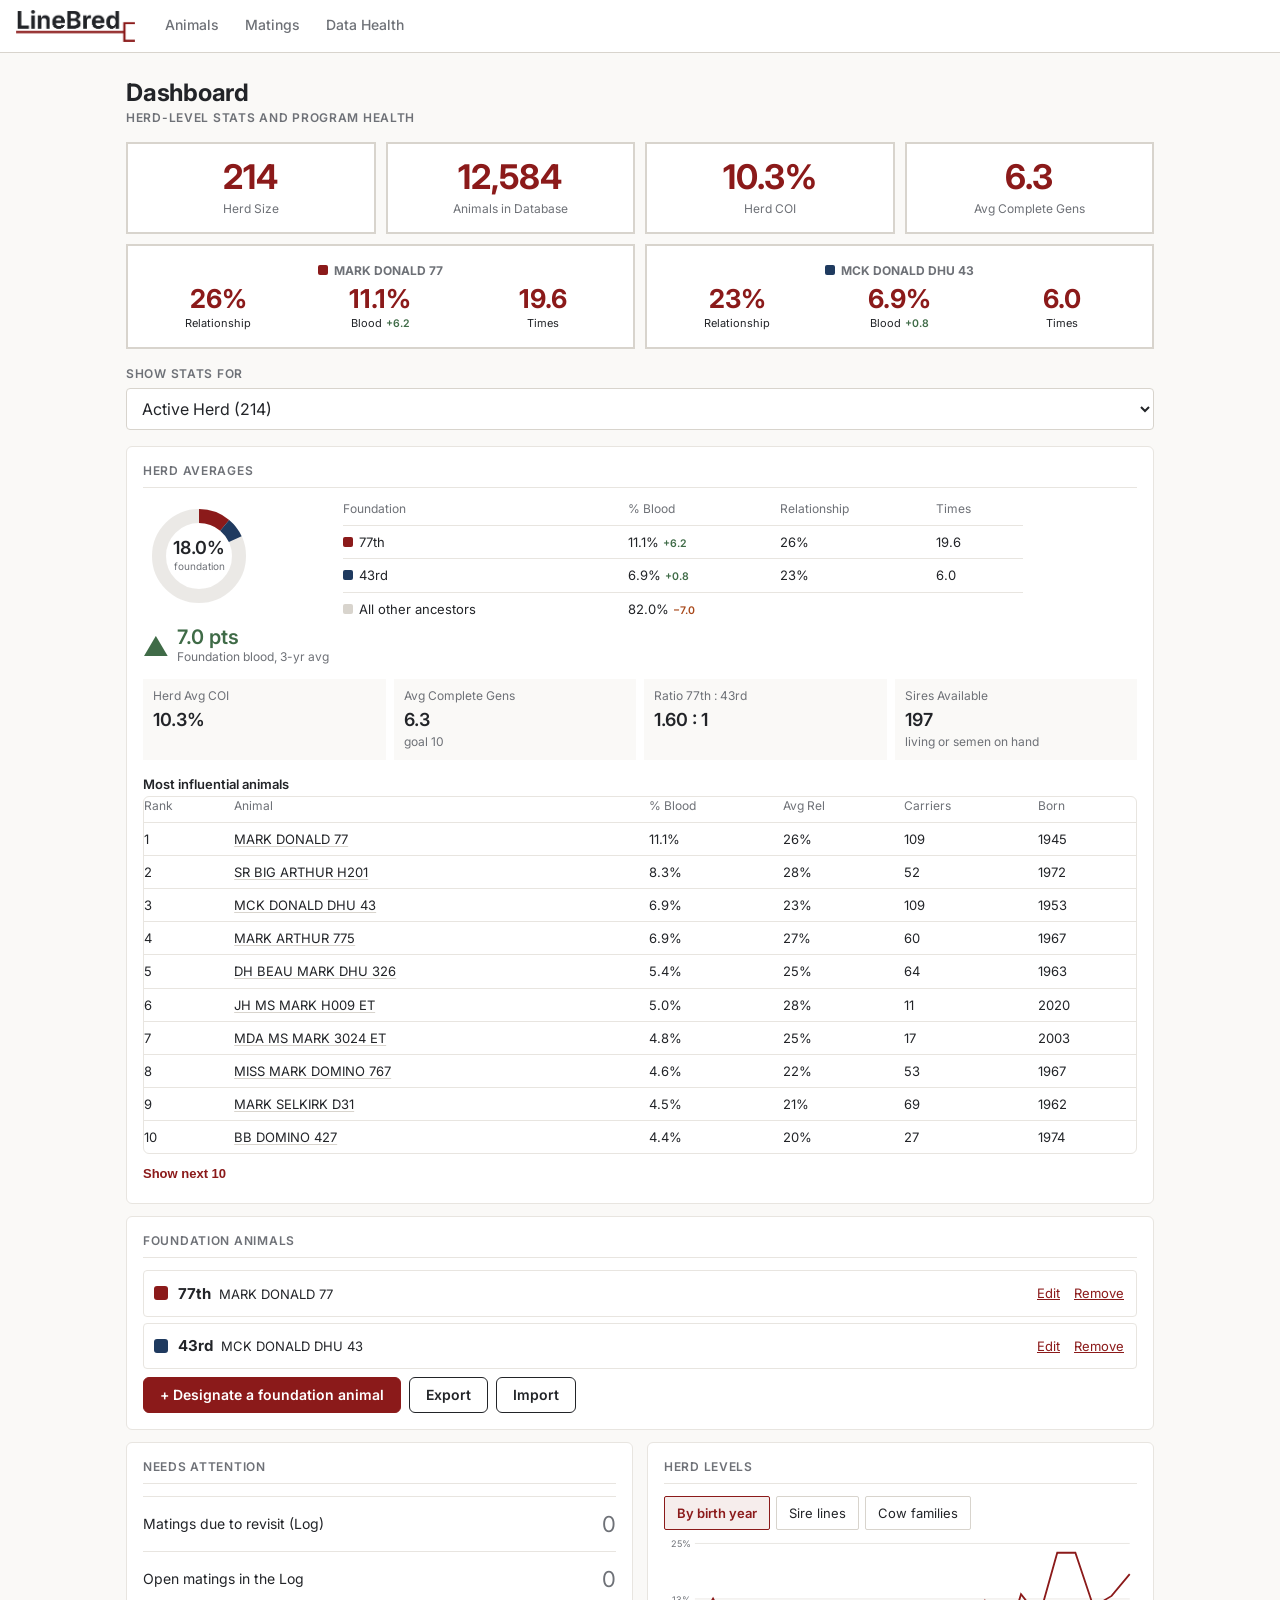
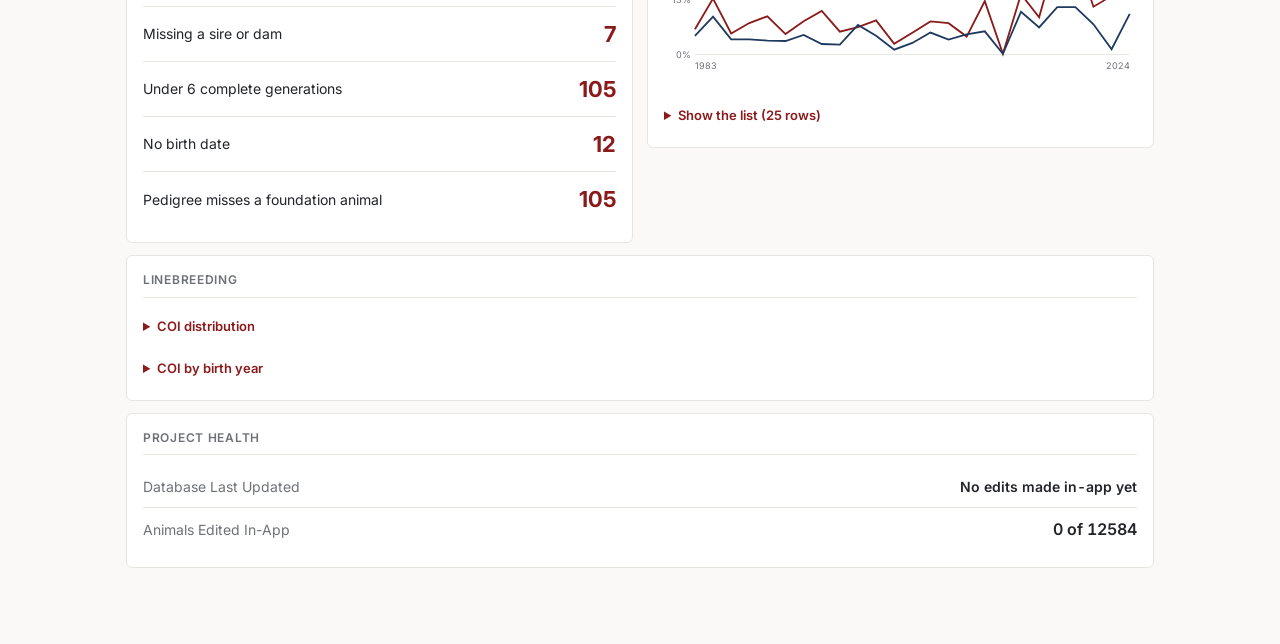
==== index.html @ d738cb19 "Roadmap: herd view (tracked animals, trend, best-case next crop) and one-female route finder (multi-" ====
<!doctype html>
<html lang="en">
<head>
<meta charset="utf-8">
<meta name="viewport" content="width=device-width, initial-scale=1, viewport-fit=cover">
<title>LineBred</title>
<meta name="description" content="Hereford linebreeding analysis — COI, blood percentage and mating planning for the Mark Donald line.">
<meta name="theme-color" content="#8B1A1A">
<meta name="apple-mobile-web-app-capable" content="yes">
<meta name="apple-mobile-web-app-status-bar-style" content="black-translucent">
<meta name="apple-mobile-web-app-title" content="LineBred">
<link rel="preconnect" href="https://fonts.googleapis.com">
<link rel="preconnect" href="https://fonts.gstatic.com" crossorigin>
<link href="https://fonts.googleapis.com/css2?family=Inter:wght@400;500;600;700&display=swap" rel="stylesheet">
<link rel="stylesheet" href="tokens.css">
<link rel="manifest" href="manifest.webmanifest">
<link rel="apple-touch-icon" href="icon-180.png">
<link rel="icon" href="favicon-32.png" sizes="32x32">
<link rel="icon" href="icon-512.png" sizes="512x512">
<style>
  :root { color-scheme: light; }
  body { background: var(--surface-sunken, #FAF9F7); }
  #boot {
    position: fixed; inset: 0; display: flex; flex-direction: column;
    align-items: center; justify-content: center; gap: 18px;
    background: var(--surface-sunken, #FAF9F7); z-index: 9999; padding: 24px; text-align: center;
  }
  #boot img { height: 34px; width: auto; }
  #boot .msg { font-size: 14px; color: #6E7177; max-width: 32ch; line-height: 1.5;
               font-family: Inter, -apple-system, BlinkMacSystemFont, "Segoe UI", Roboto, sans-serif; }
  #boot .bar { width: 170px; height: 3px; background: #E8E5E0; border-radius: 2px; overflow: hidden; }
  #boot .bar i { display: block; height: 100%; width: 40%; background: #8B1A1A; border-radius: 2px;
                 animation: slide 1.1s ease-in-out infinite; }
  @keyframes slide { 0% { transform: translateX(-110%); } 100% { transform: translateX(310%); } }
  #boot.failed .bar { display: none; }
  #boot.failed .msg { color: #A8481A; }
  @media (prefers-reduced-motion: reduce) { #boot .bar i { animation: none; width: 100%; } }
</style>
</head>
<body>
<div id="boot">
  <img src="logo.png" alt="LineBred">
  <div class="bar"><i></i></div>
  <div class="msg" id="bootmsg">Loading pedigree database…</div>
</div>
<div id="root"></div>

<script>
  // Bump this when data.json is regenerated so phones pick up the new copy.
  window.__LINEBRED_DATA_VERSION = "20261116-82b95cfd";
  window.addEventListener("error", function (e) {
    var b = document.getElementById("boot");
    if (b && !b.dataset.gone) {
      b.classList.add("failed");
      document.getElementById("bootmsg").textContent =
        "Something failed to load. Pull down to refresh, or check your connection. (" + (e.message || "error") + ")";
    }
  });
</script>
<script defer src="app.js"></script>
<script>
  // The app renders synchronously; the database arrives a moment later.
  // Clear the splash as soon as React has put something on the page.
  (function () {
    var tries = 0;
    function check() {
      var root = document.getElementById("root");
      if (root && root.childNodes.length) {
        var b = document.getElementById("boot");
        if (b) { b.dataset.gone = "1"; b.remove(); }
        return;
      }
      if (++tries < 150) setTimeout(check, 40);
    }
    check();
  })();
  if ("serviceWorker" in navigator) {
    window.addEventListener("load", function () {
      navigator.serviceWorker.register("sw.js").catch(function () {});
    });
  }
</script>
</body>
</html>
---- tokens.css ----
/* ============================================================================
   LineBred — design tokens
   Everything derives from the logo: charcoal #222428, Hereford red #8B1A1A,
   tan #C9A27A for dark surfaces, Inter throughout, square corners.

   Two layers on purpose:
     1. RAW palette — the actual colours, named by what they are.
     2. SEMANTIC tokens — named by the job they do, pointing at raw values.
   Screens only ever use the semantic layer, so adding dark mode later means
   remapping this file and touching nothing else.
   ========================================================================= */

:root {
  /* ---- raw palette --------------------------------------------------- */
  --c-charcoal:      #222428;
  --c-charcoal-80:   #4A4D53;
  --c-charcoal-60:   #6E7177;
  --c-charcoal-40:   #9A9CA2;

  --c-red:           #8B1A1A;   /* Hereford red — the logo's accent */
  --c-red-hover:     #731515;
  --c-red-press:     #5E1111;
  --c-red-tint:      #F6EDEC;   /* selected-row wash */
  --c-red-border:    #E3C9C7;

  --c-tan:           #C9A27A;   /* accent on dark surfaces */
  --c-tan-dim:       #A8825C;

  /* warm neutrals, tuned to sit under the charcoal rather than fight it */
  --c-white:         #FFFFFF;
  --c-warm-50:       #FAF9F7;
  --c-warm-100:      #F4F2EF;
  --c-warm-200:      #E8E5E0;
  --c-warm-300:      #D8D4CD;
  --c-warm-400:      #BFBAB1;

  /* status — deliberately none of them the brand red, so red never
     reads as an error anywhere in the interface */
  --c-good:          #3F6B47;
  --c-good-bg:       #EDF3EE;
  --c-good-border:   #C7DACB;
  --c-caution:       #8A6410;
  --c-caution-bg:    #F8F1DF;
  --c-caution-border:#E6D3A4;
  --c-high:          #A8481A;
  --c-high-bg:       #FAEFE8;
  --c-high-border:   #EBCDBB;

  /* ---- semantic: surfaces -------------------------------------------- */
  --surface:          var(--c-white);
  --surface-sunken:   var(--c-warm-50);
  --surface-panel:    var(--c-warm-100);
  --surface-hover:    var(--c-warm-50);
  --surface-selected: var(--c-red-tint);

  /* ---- semantic: text ------------------------------------------------ */
  --text:        var(--c-charcoal);
  --text-muted:  var(--c-charcoal-60);
  --text-faint:  var(--c-charcoal-40);
  --text-invert: var(--c-white);
  --text-accent: var(--c-red);

  /* ---- semantic: lines ----------------------------------------------- */
  --border:        var(--c-warm-200);
  --border-strong: var(--c-warm-300);
  --border-focus:  var(--c-red);
  --rule-chart:    var(--c-charcoal);   /* pedigree bracket lines */
  --rule-chart-hl: var(--c-red);        /* selected / repeated ancestor */

  /* ---- semantic: accent ---------------------------------------------- */
  --accent:          var(--c-red);
  --accent-hover:    var(--c-red-hover);
  --accent-press:    var(--c-red-press);
  --accent-on:       var(--c-white);
  --accent-subtle:   var(--c-red-tint);
  --accent-subtle-b: var(--c-red-border);

  /* ---- semantic: status ---------------------------------------------- */
  --good: var(--c-good);          --good-bg: var(--c-good-bg);       --good-border: var(--c-good-border);
  --caution: var(--c-caution);    --caution-bg: var(--c-caution-bg); --caution-border: var(--c-caution-border);
  --high: var(--c-high);          --high-bg: var(--c-high-bg);       --high-border: var(--c-high-border);

  /* ---- type ----------------------------------------------------------- */
  --font: "Inter", -apple-system, BlinkMacSystemFont, "Segoe UI", Roboto, Helvetica, Arial, sans-serif;

  --t-display: 2rem;      --lh-display: 1.2;    /* 32 */
  --t-h1:      1.5rem;    --lh-h1: 1.3;         /* 24 */
  --t-h2:      1.1875rem; --lh-h2: 1.35;        /* 19 */
  --t-h3:      1rem;      --lh-h3: 1.4;         /* 16 */
  --t-body:    1rem;      --lh-body: 1.55;      /* 16 — floor on mobile */
  --t-sm:      0.875rem;  --lh-sm: 1.45;        /* 14 */
  --t-xs:      0.75rem;   --lh-xs: 1.35;        /* 12 — labels only */
  --t-metric:  1.75rem;   --lh-metric: 1.15;    /* 28 — single figures */

  --w-reg: 400; --w-med: 500; --w-semi: 600; --w-bold: 700;
  --track-label: 0.06em;   /* small caps-ish labels */
  --track-tight: -0.01em;  /* large headings */

  /* ---- space, radius, line ------------------------------------------- */
  --s-1: 4px;  --s-2: 8px;  --s-3: 12px; --s-4: 16px;
  --s-5: 24px; --s-6: 32px; --s-7: 48px; --s-8: 64px;

  --r-sm: 4px;   /* inputs, chips, table cells */
  --r-md: 6px;   /* cards, buttons, panels */
  --bw: 1px;     /* every border in the UI */
  --chart-w: 2px;        /* pedigree bracket line */
  --chart-w-hl: 3px;     /* highlighted bracket line */

  --focus-ring: 0 0 0 2px var(--surface), 0 0 0 4px var(--c-red);
}

/* ---------------------------------------------------------------------------
   Dark mode is not switched on. The hooks are here so it is a remap of this
   one block later, with tan carrying the accent because the deep red does not
   hold up on a charcoal surface.
   ------------------------------------------------------------------------ */
/*
[data-theme="dark"] {
  --surface: #1A1C1F; --surface-sunken: #151719; --surface-panel: #232629;
  --surface-hover: #232629; --surface-selected: #2A2420;
  --text: #F2F1EF; --text-muted: #A8ABB1; --text-faint: #74777D;
  --border: #32363B; --border-strong: #434850;
  --rule-chart: #C7CAD0; --rule-chart-hl: var(--c-tan);
  --accent: var(--c-tan); --accent-hover: #D7B48F; --accent-on: #1A1C1F;
  --accent-subtle: #2A2420; --accent-subtle-b: #4A3D30;
}
*/

/* ============================================================================
   Base
   ========================================================================= */
*, *::before, *::after { box-sizing: border-box; }

html, body { margin: 0; padding: 0; }

body {
  background: var(--surface);
  color: var(--text);
  font-family: var(--font);
  font-size: var(--t-body);
  line-height: var(--lh-body);
  font-weight: var(--w-reg);
  -webkit-text-size-adjust: 100%;
  -webkit-font-smoothing: antialiased;
}

/* Every number in this app is a figure you compare against another figure,
   so tabular lining numerals are the default, not an opt-in. */
.num, td.num, th.num, .metric, input[type="number"], time, .reg {
  font-variant-numeric: tabular-nums lining-nums;
  font-feature-settings: "tnum" 1, "lnum" 1;
}

h1, h2, h3, h4 { margin: 0; font-weight: var(--w-semi); color: var(--text); }
h1 { font-size: var(--t-h1); line-height: var(--lh-h1); letter-spacing: var(--track-tight); font-weight: var(--w-bold); }
h2 { font-size: var(--t-h2); line-height: var(--lh-h2); }
h3 { font-size: var(--t-h3); line-height: var(--lh-h3); }
p  { margin: 0 0 var(--s-3); }

a { color: var(--accent); text-underline-offset: 2px; }

:focus-visible { outline: none; box-shadow: var(--focus-ring); border-radius: var(--r-sm); }

/* ============================================================================
   Labels and eyebrows
   ========================================================================= */
.label {
  font-size: var(--t-xs);
  line-height: var(--lh-xs);
  font-weight: var(--w-semi);
  letter-spacing: var(--track-label);
  text-transform: uppercase;
  color: var(--text-muted);
}

/* ============================================================================
   Buttons
   ========================================================================= */
.btn {
  font: inherit;
  font-size: var(--t-sm);
  font-weight: var(--w-semi);
  line-height: 1;
  padding: 10px 16px;
  border-radius: var(--r-md);
  border: var(--bw) solid transparent;
  cursor: pointer;
  display: inline-flex;
  align-items: center;
  gap: var(--s-2);
  background: none;
  color: var(--text);
  white-space: nowrap;
  transition: background-color .12s ease, border-color .12s ease, color .12s ease;
}
.btn:disabled { opacity: .45; cursor: default; }

.btn-primary { background: var(--accent); color: var(--accent-on); }
.btn-primary:hover:not(:disabled) { background: var(--accent-hover); }
.btn-primary:active:not(:disabled) { background: var(--accent-press); }

.btn-secondary { border-color: var(--text); color: var(--text); }
.btn-secondary:hover:not(:disabled) { background: var(--surface-panel); }

.btn-quiet { color: var(--text-muted); border-color: var(--border-strong); }
.btn-quiet:hover:not(:disabled) { background: var(--surface-panel); color: var(--text); }

.btn-sm { padding: 6px 12px; font-size: var(--t-xs); }

/* segmented control — tabs, view switches, depth pickers */
.seg { display: inline-flex; border: var(--bw) solid var(--border-strong); border-radius: var(--r-md); overflow: hidden; }
.seg button {
  font: inherit; font-size: var(--t-sm); font-weight: var(--w-med);
  padding: 8px 14px; border: 0; background: var(--surface); color: var(--text-muted); cursor: pointer;
  border-right: var(--bw) solid var(--border-strong);
}
.seg button:last-child { border-right: 0; }
.seg button[aria-pressed="true"] { background: var(--accent); color: var(--accent-on); font-weight: var(--w-semi); }

/* ============================================================================
   Forms
   ========================================================================= */
.field { display: block; }
.field > .label { display: block; margin-bottom: 6px; }
.input, select.input, textarea.input {
  font: inherit;
  font-size: var(--t-body);
  width: 100%;
  padding: 10px 12px;
  color: var(--text);
  background: var(--surface);
  border: var(--bw) solid var(--border-strong);
  border-radius: var(--r-sm);
}
.input::placeholder { color: var(--text-faint); }
.input:focus { outline: none; border-color: var(--accent); box-shadow: 0 0 0 3px var(--accent-subtle); }
.hint { font-size: var(--t-sm); color: var(--text-muted); margin-top: 6px; }

/* ============================================================================
   Cards and panels
   ========================================================================= */
.card {
  background: var(--surface);
  border: var(--bw) solid var(--border);
  border-radius: var(--r-md);
  padding: var(--s-4);
}
.card-head {
  display: flex; align-items: baseline; justify-content: space-between; gap: var(--s-3);
  margin: 0 0 var(--s-3); padding-bottom: var(--s-3);
  border-bottom: var(--bw) solid var(--border);
}
.panel { background: var(--surface-panel); border: var(--bw) solid var(--border); border-radius: var(--r-md); padding: var(--s-4); }

.metric { font-size: var(--t-metric); line-height: var(--lh-metric); font-weight: var(--w-semi); }
.metric-row { display: flex; align-items: baseline; justify-content: space-between; padding: var(--s-2) 0; border-bottom: var(--bw) solid var(--border); }
.metric-row:last-child { border-bottom: 0; }

/* ============================================================================
   Status — always a word next to the colour, never colour alone
   ========================================================================= */
.tag {
  display: inline-flex; align-items: center; gap: 6px;
  font-size: var(--t-xs); font-weight: var(--w-semi); letter-spacing: var(--track-label);
  text-transform: uppercase;
  padding: 3px 8px; border-radius: var(--r-sm); border: var(--bw) solid;
}
.tag-good    { color: var(--good);    background: var(--good-bg);    border-color: var(--good-border); }
.tag-caution { color: var(--caution); background: var(--caution-bg); border-color: var(--caution-border); }
.tag-high    { color: var(--high);    background: var(--high-bg);    border-color: var(--high-border); }
.tag-neutral { color: var(--text-muted); background: var(--surface-panel); border-color: var(--border-strong); }
.tag-accent  { color: var(--accent); background: var(--accent-subtle); border-color: var(--accent-subtle-b); }
.tag::before { content: ""; width: 7px; height: 7px; border-radius: 1px; background: currentColor; flex: none; }
.tag-plain::before { display: none; }

/* ============================================================================
   Data tables — compact, numbers right, headers stay put
   ========================================================================= */
.table-wrap { overflow: auto; border: var(--bw) solid var(--border); border-radius: var(--r-md); background: var(--surface); }
table.data { width: 100%; border-collapse: separate; border-spacing: 0; font-size: var(--t-sm); }
table.data th, table.data td { padding: 9px 12px; text-align: left; border-bottom: var(--bw) solid var(--border); }
table.data thead th {
  position: sticky; top: 0; z-index: 1;
  background: var(--surface-panel);
  font-size: var(--t-xs); font-weight: var(--w-semi); letter-spacing: var(--track-label);
  text-transform: uppercase; color: var(--text-muted);
  border-bottom: var(--bw) solid var(--border-strong);
  white-space: nowrap;
}
table.data td.num, table.data th.num { text-align: right; font-variant-numeric: tabular-nums lining-nums; white-space: nowrap; }
table.data tbody tr:last-child td { border-bottom: 0; }
table.data tbody tr:hover td { background: var(--surface-hover); }
table.data tbody tr[aria-selected="true"] td { background: var(--surface-selected); }
table.data tbody tr[aria-selected="true"] td:first-child { box-shadow: inset 3px 0 0 var(--accent); }
.cell-strong { font-weight: var(--w-semi); color: var(--text); }
.cell-muted  { color: var(--text-muted); }

/* ============================================================================
   Pedigree bracket — the signature element.
   Straight lines, square 90° corners, sire above, dam below. No curves, no
   rounded joins, no dots. Drawn with borders so it stays crisp at any zoom.
   ========================================================================= */
.ped { display: flex; align-items: stretch; font-size: var(--t-sm); }
.ped-col { display: flex; flex-direction: column; justify-content: space-around; flex: 1 1 0; min-width: 0; }

.ped-node {
  position: relative;
  display: flex; flex-direction: column; justify-content: center;
  background: var(--surface);
  border: var(--bw) solid var(--border-strong);
  border-radius: var(--r-sm);
  padding: 7px 10px;
  margin: 3px 0;
  min-width: 0;
}
.ped-node .nm {
  font-weight: var(--w-semi); font-size: var(--t-sm); color: var(--text);
  white-space: nowrap; overflow: hidden; text-overflow: ellipsis;
}
.ped-node .meta {
  font-size: var(--t-xs); color: var(--text-muted);
  font-variant-numeric: tabular-nums lining-nums;
  white-space: nowrap; overflow: hidden; text-overflow: ellipsis;
}
.ped-node[data-role="sire"] { border-left: 3px solid var(--rule-chart); }
.ped-node[data-role="dam"]  { border-left: 3px solid var(--c-charcoal-40); }
.ped-node[data-state="selected"] { border-color: var(--accent); background: var(--accent-subtle); }
.ped-node[data-state="selected"][data-role] { border-left-color: var(--accent); }
.ped-node[data-state="repeat"] { border-color: var(--accent); }
.ped-node[data-state="repeat"]::after {
  content: "×" attr(data-count);
  position: absolute; top: -1px; right: -1px;
  font-size: 10px; font-weight: var(--w-bold); letter-spacing: .02em;
  background: var(--accent); color: var(--accent-on);
  padding: 1px 5px; border-radius: 0 var(--r-sm) 0 var(--r-sm);
  font-variant-numeric: tabular-nums;
}
.ped-node[data-state="empty"] {
  border-style: dashed; border-left-style: dashed;
  color: var(--text-faint); background: var(--surface-sunken);
}

/* the bracket itself: a stub out, a vertical bar, a stub into each parent */
.ped-branch { display: flex; align-items: stretch; flex: 1 1 0; min-width: 0; }
.ped-link { flex: 0 0 22px; position: relative; }
.ped-link::before {           /* horizontal out of the child */
  content: ""; position: absolute; left: 0; top: 50%; width: 11px;
  border-top: var(--chart-w) solid var(--rule-chart);
}
.ped-pair { display: flex; flex-direction: column; flex: 1 1 0; min-width: 0; position: relative; }
.ped-half { display: flex; align-items: center; flex: 1 1 0; min-width: 0; position: relative; }
.ped-half::before {           /* horizontal into each parent */
  content: ""; position: absolute; left: -11px; top: 50%; width: 11px;
  border-top: var(--chart-w) solid var(--rule-chart);
}
/* The vertical bar is split so each half owns its own segment. A single shared
   bar could only be one colour, which made the sire side look as though it were
   on a highlighted path when only the dam side was. */
.ped-half::after {
  content: ""; position: absolute; left: -11px;
  border-left: var(--chart-w) solid var(--rule-chart);
}
.ped-half:first-child::after { top: 50%; bottom: 0; }
.ped-half:last-child::after  { top: 0; bottom: 50%; }
.ped-half:only-child::after  { display: none; }

.ped-link.is-hl::before,
.ped-half.is-hl::before,
.ped-half.is-hl::after { border-color: var(--rule-chart-hl); border-width: var(--chart-w-hl); }

/* ============================================================================
   Small helpers
   ========================================================================= */
.stack  { display: flex; flex-direction: column; gap: var(--s-3); }
.row    { display: flex; align-items: center; gap: var(--s-2); flex-wrap: wrap; }
.spacer { flex: 1; }
.rule   { border: 0; border-top: var(--bw) solid var(--border); margin: var(--s-5) 0; }
.muted  { color: var(--text-muted); }
.sr-only {
  position: absolute; width: 1px; height: 1px; padding: 0; margin: -1px;
  overflow: hidden; clip: rect(0 0 0 0); white-space: nowrap; border: 0;
}

@media (prefers-reduced-motion: reduce) {
  * { transition: none !important; animation: none !important; }
}
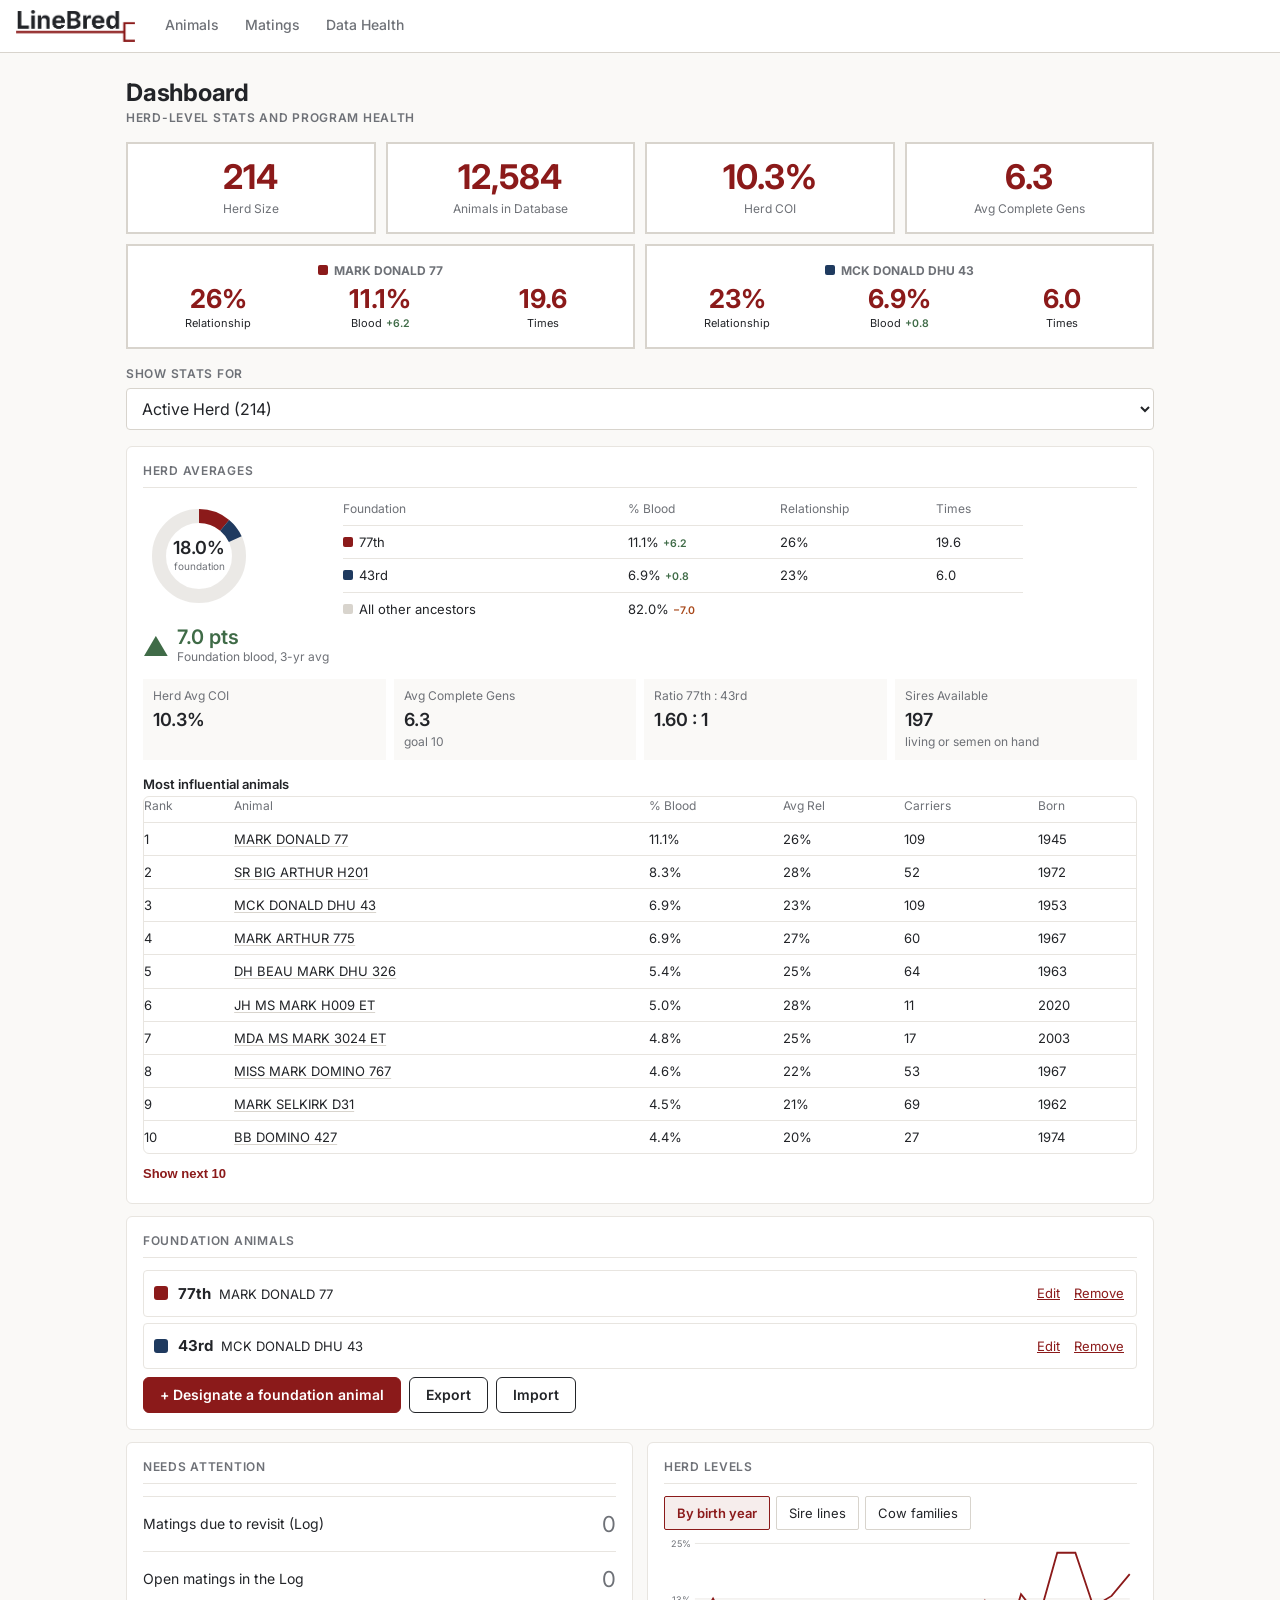
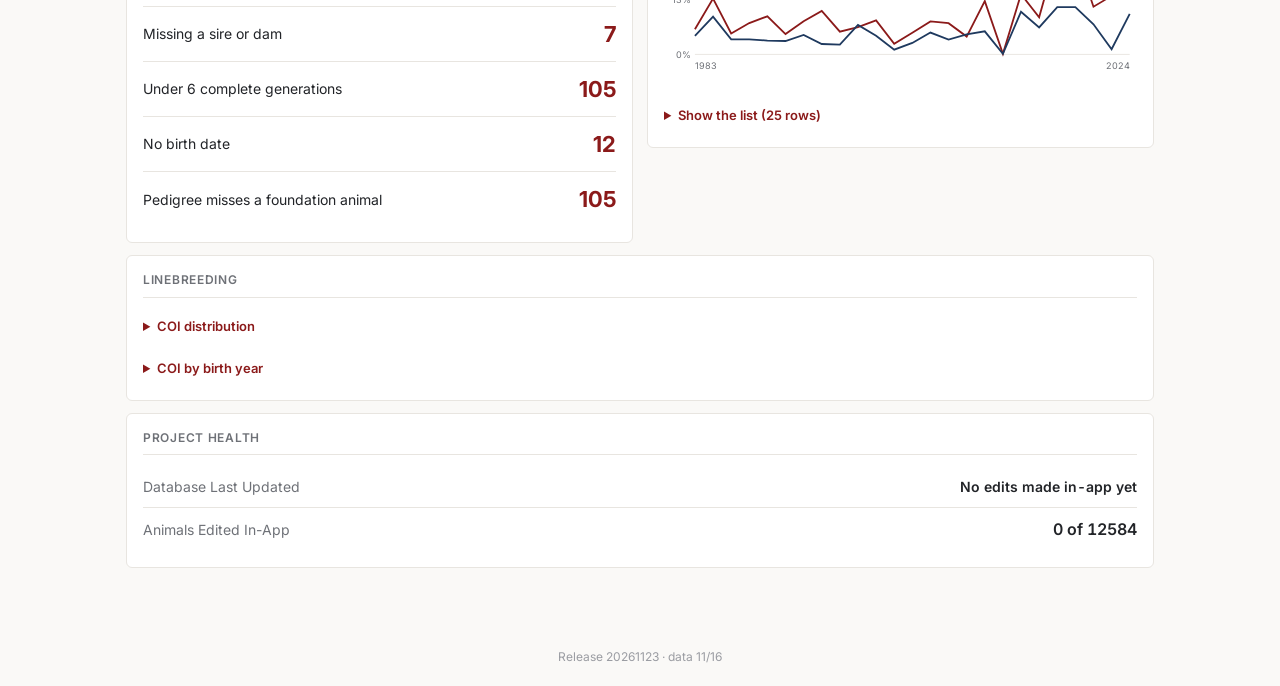
==== commit dc02ff99: "Phone layout: bottom tabs, stacked herd rows, mating summary/sticky actions, full-screen pickers, ve" ====
--- a/index.html
+++ b/index.html
@@ -47,7 +47,7 @@
 
 <script>
   // Bump this when data.json is regenerated so phones pick up the new copy.
-  window.__LINEBRED_DATA_VERSION = "20261116-82b95cfd";
+  window.__LINEBRED_DATA_VERSION = "20261123-phone1";
   window.addEventListener("error", function (e) {
     var b = document.getElementById("boot");
     if (b && !b.dataset.gone) {
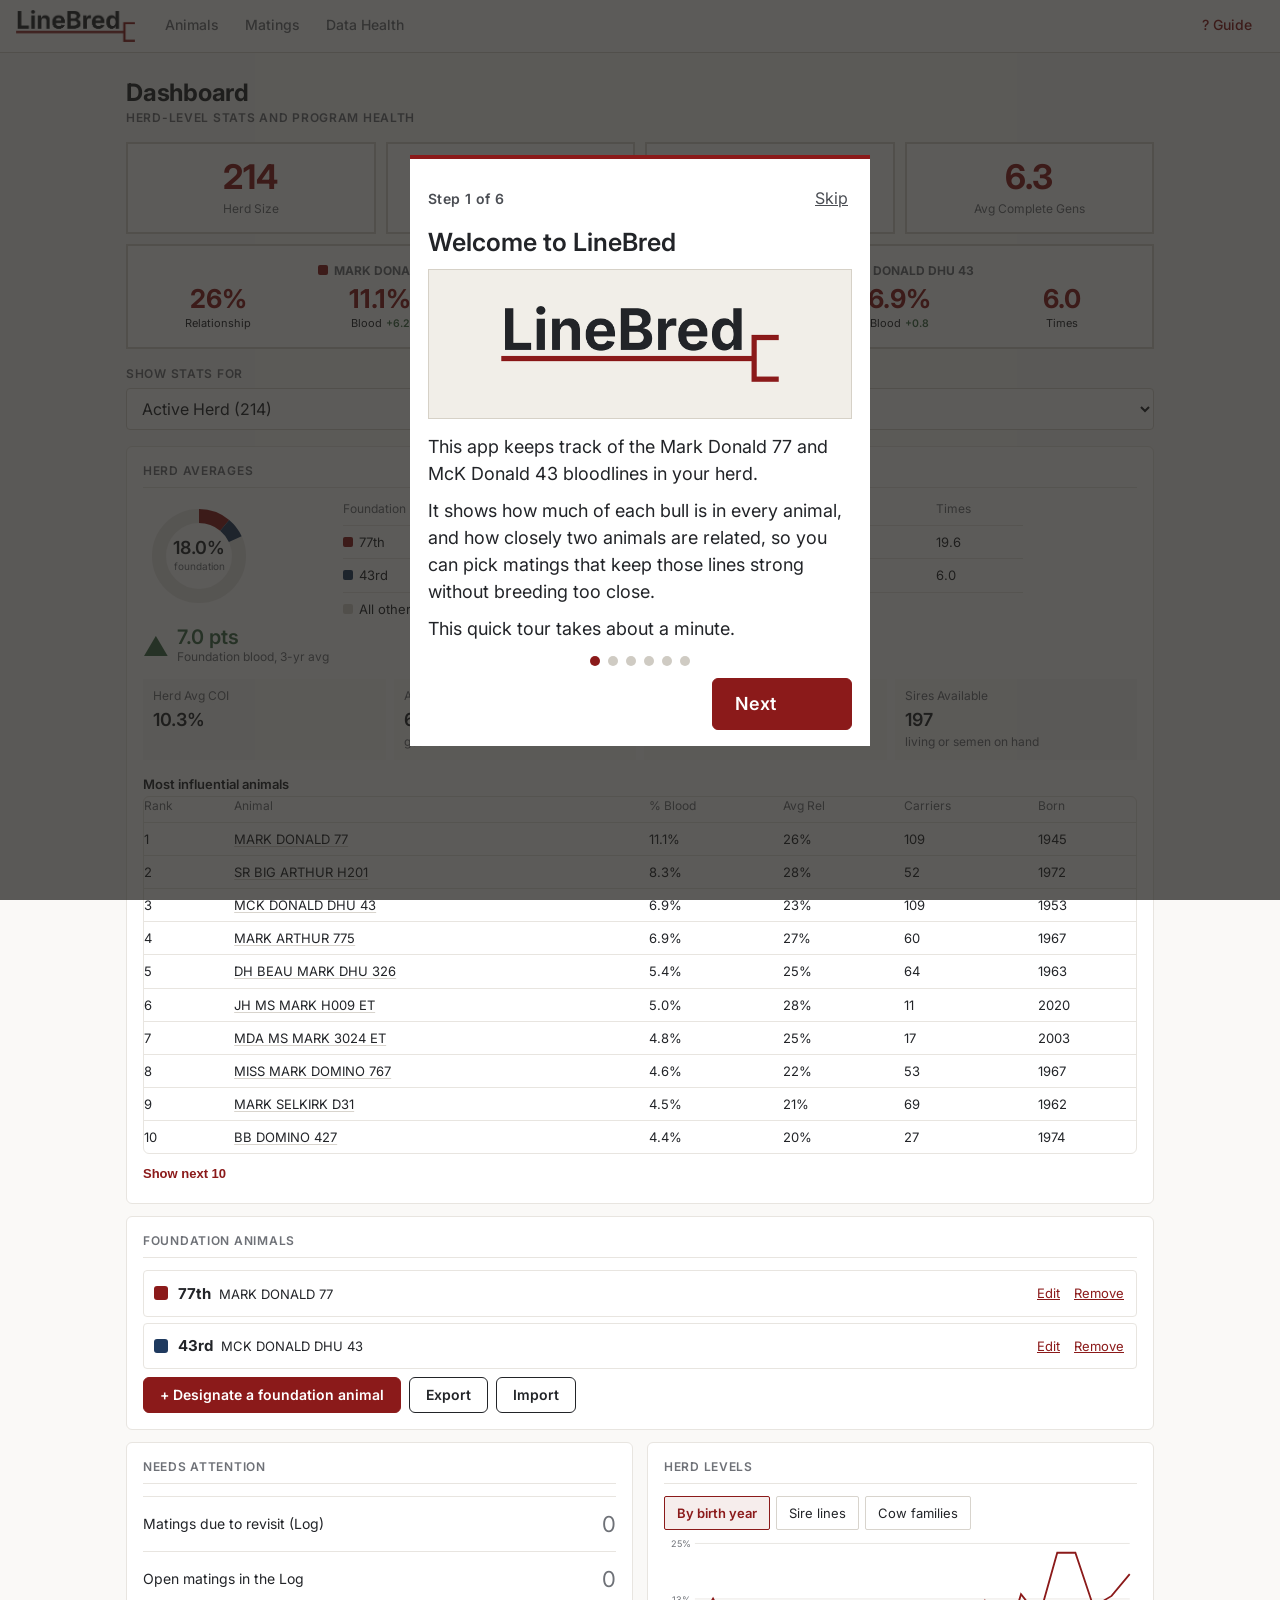
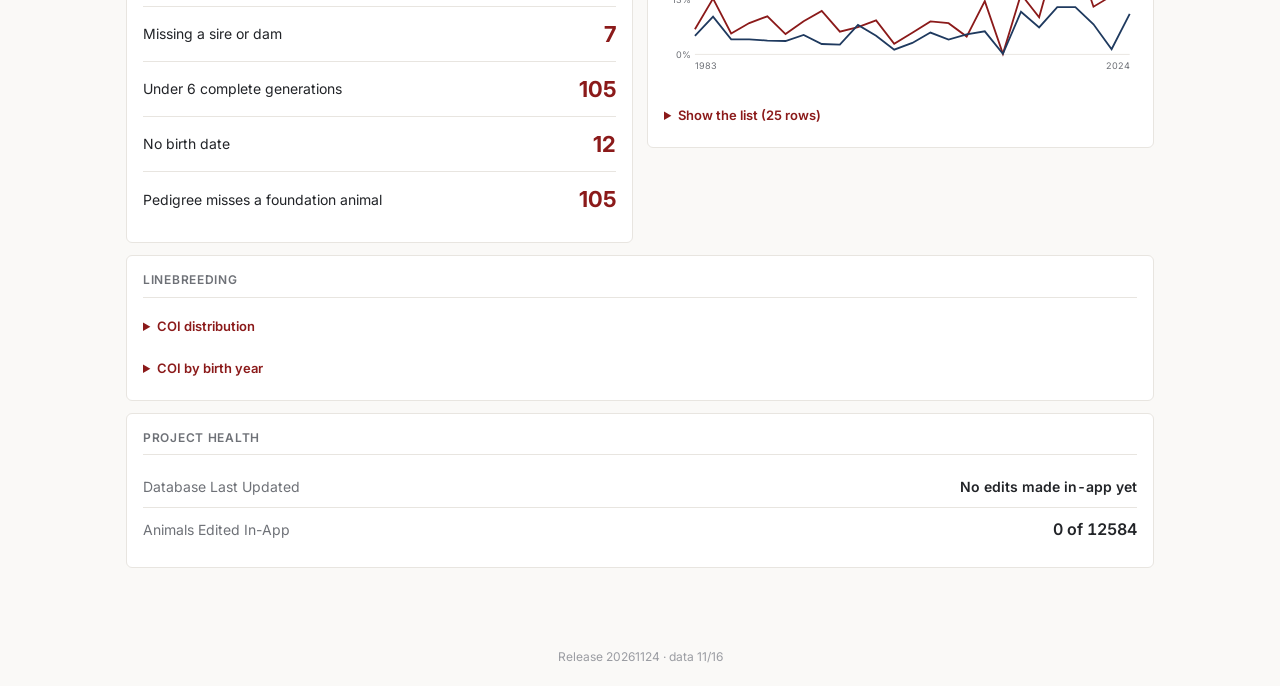
==== commit 9d103511: "Add first-visit animated guide and ? Guide button Co-Authored-By: Claude Sonnet 5.5 <noreply@anthrop" ====
--- a/index.html
+++ b/index.html
@@ -47,7 +47,7 @@
 
 <script>
   // Bump this when data.json is regenerated so phones pick up the new copy.
-  window.__LINEBRED_DATA_VERSION = "20261123-phone1";
+  window.__LINEBRED_DATA_VERSION = "20261124-guide1";
   window.addEventListener("error", function (e) {
     var b = document.getElementById("boot");
     if (b && !b.dataset.gone) {
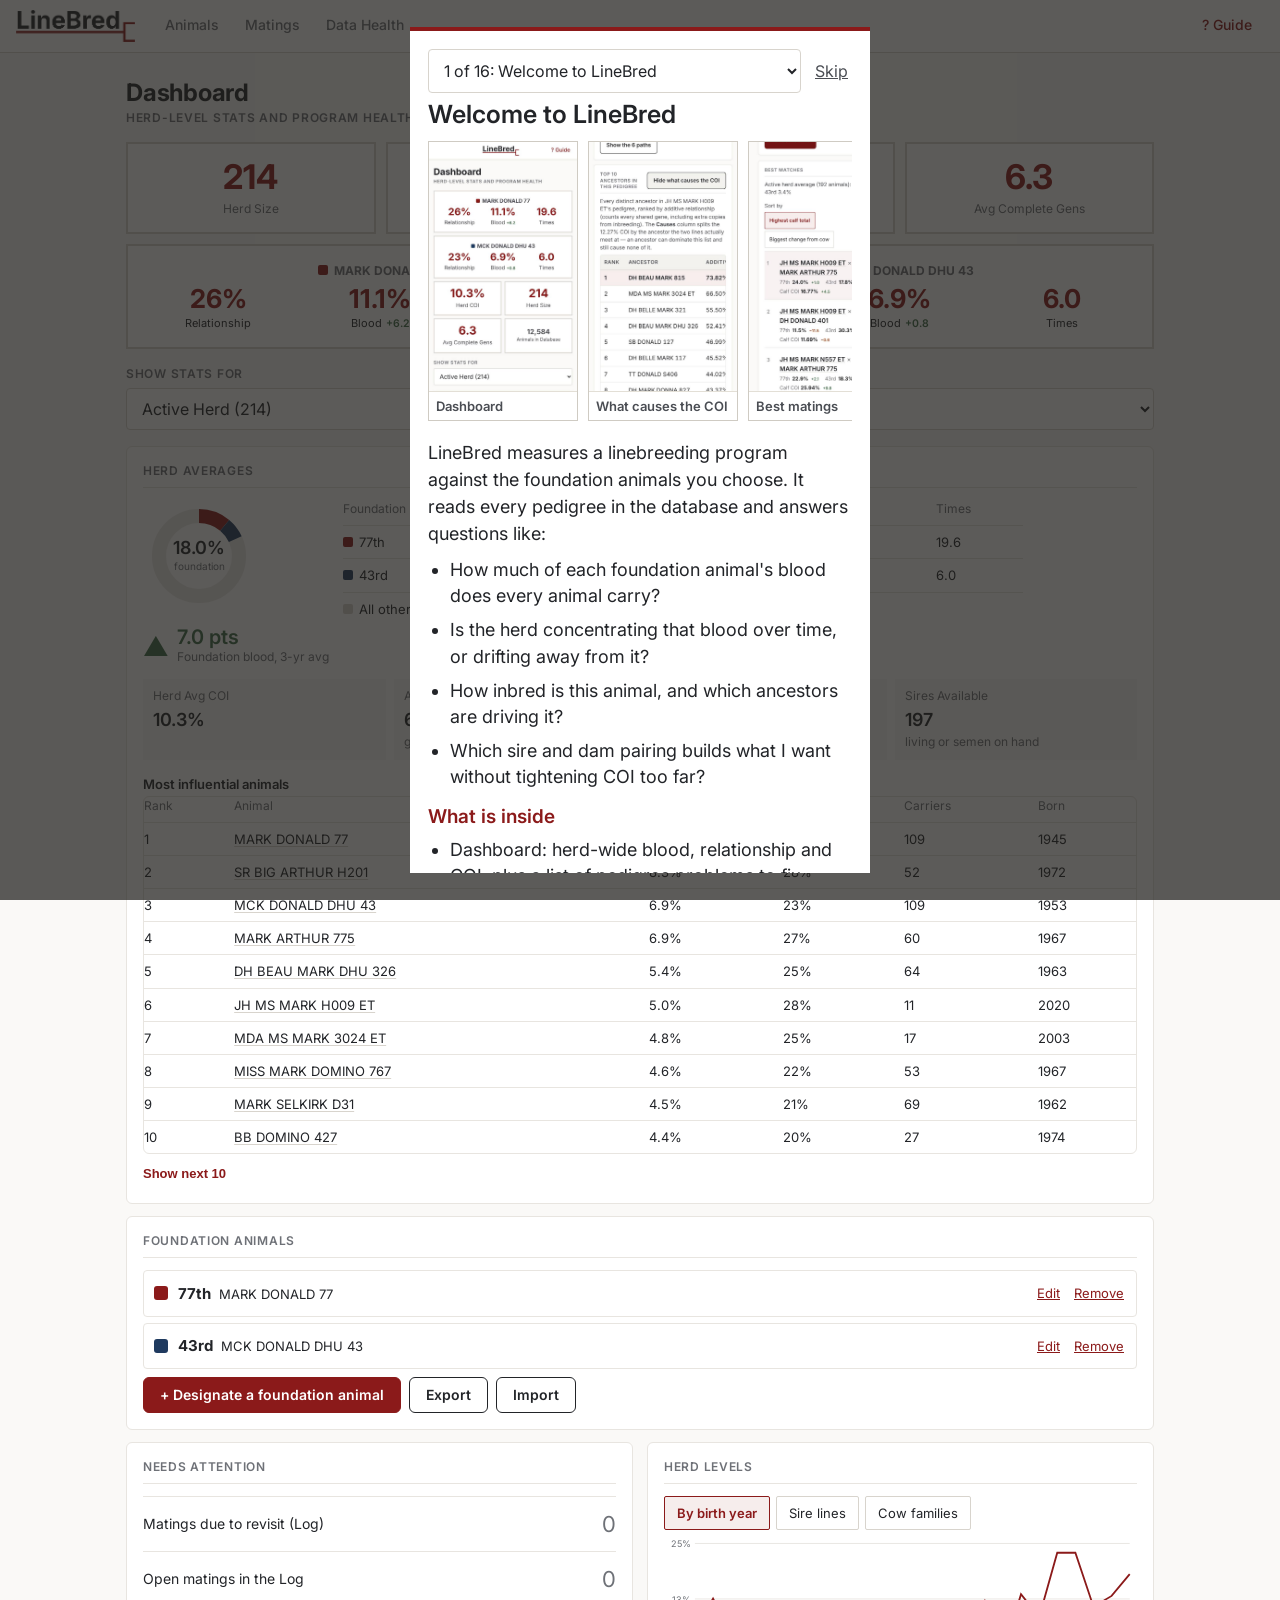
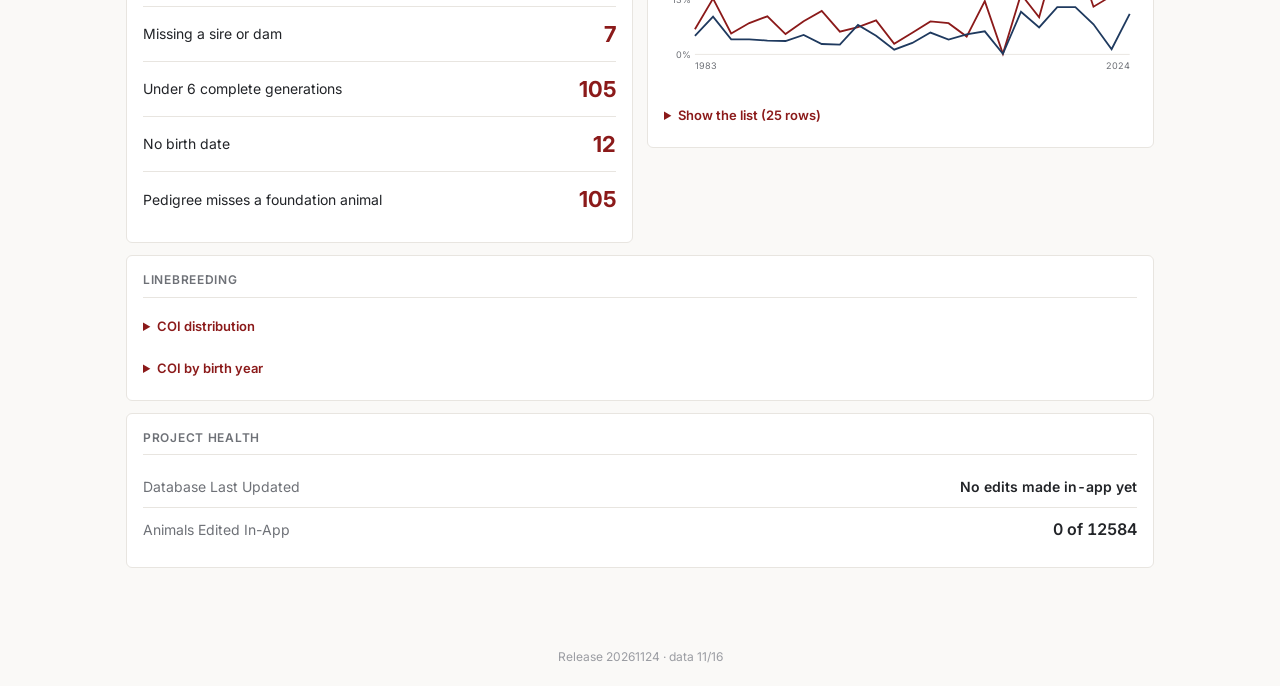
==== commit 9e72244d: "Guide: expert-level walkthrough of all features with real screenshots, foundation designation steps " ====
--- a/index.html
+++ b/index.html
@@ -47,7 +47,7 @@
 
 <script>
   // Bump this when data.json is regenerated so phones pick up the new copy.
-  window.__LINEBRED_DATA_VERSION = "20261124-guide1";
+  window.__LINEBRED_DATA_VERSION = "20261124-guide2";
   window.addEventListener("error", function (e) {
     var b = document.getElementById("boot");
     if (b && !b.dataset.gone) {
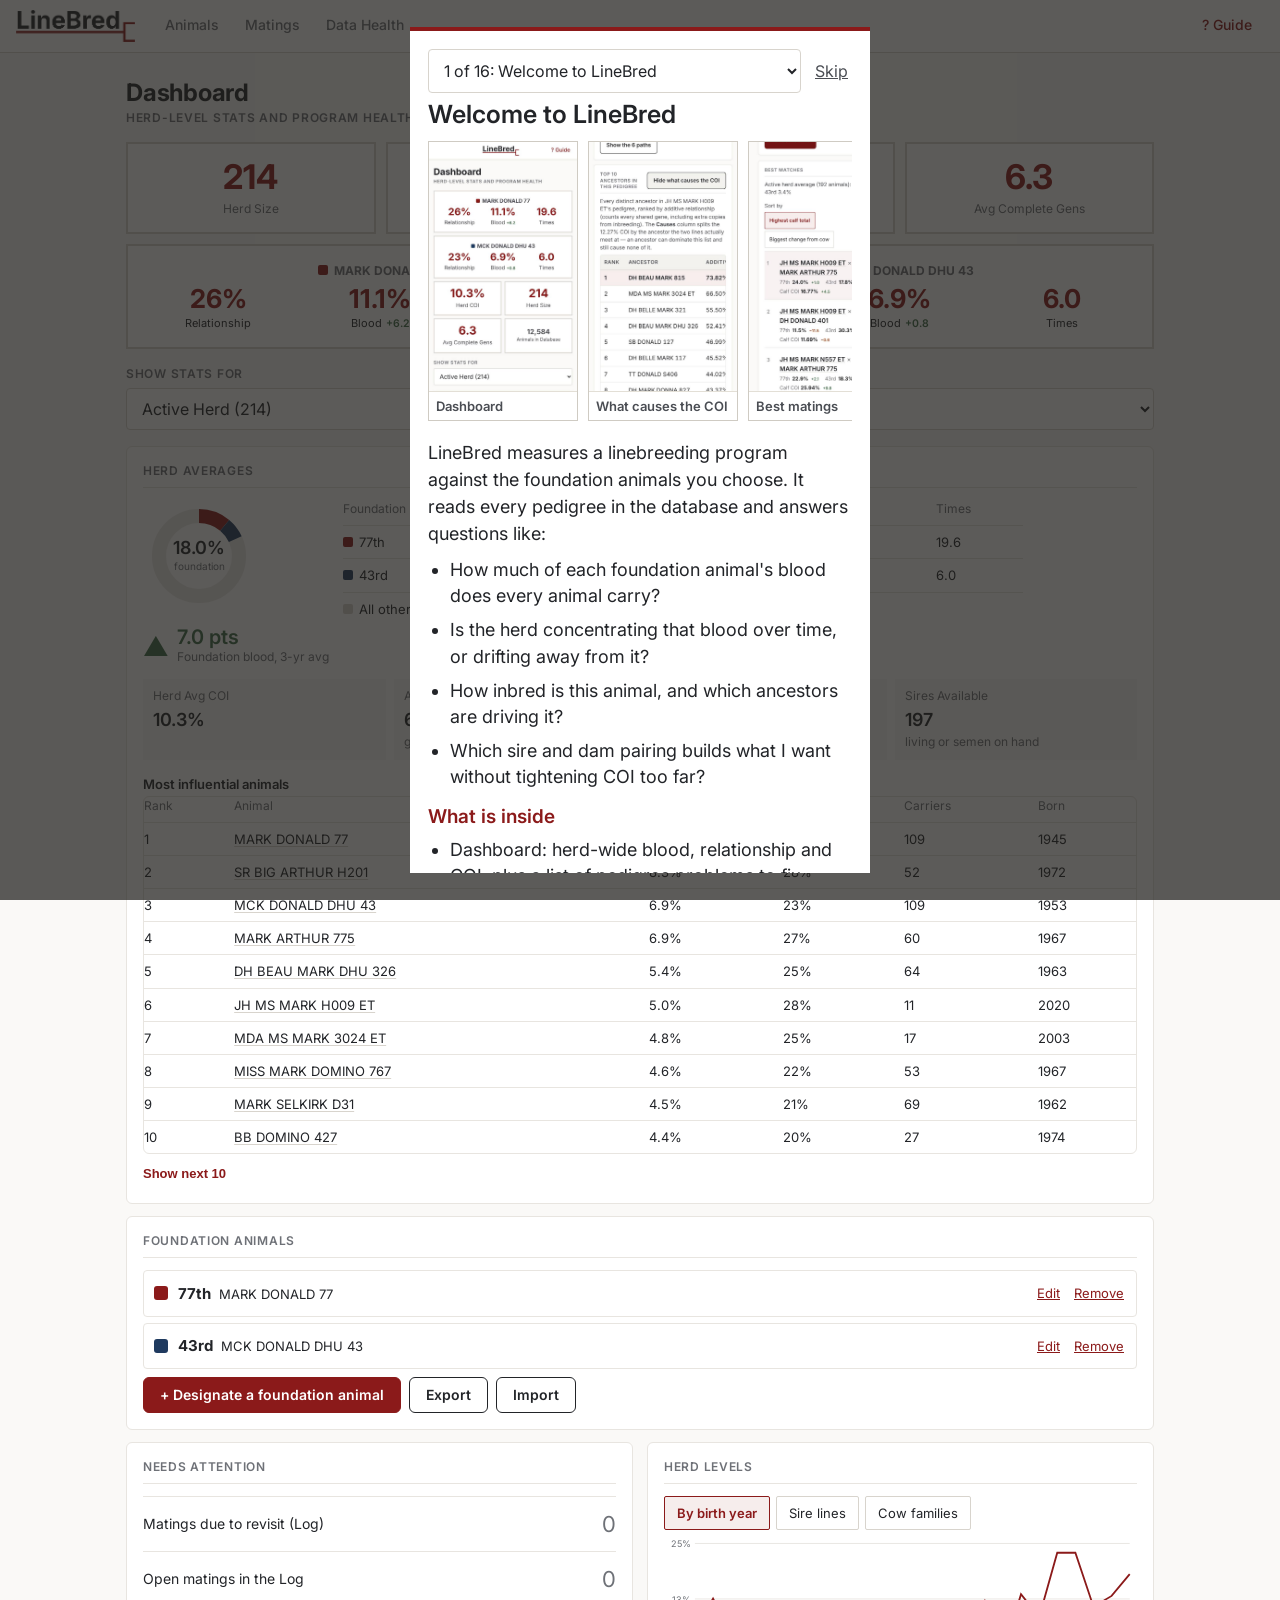
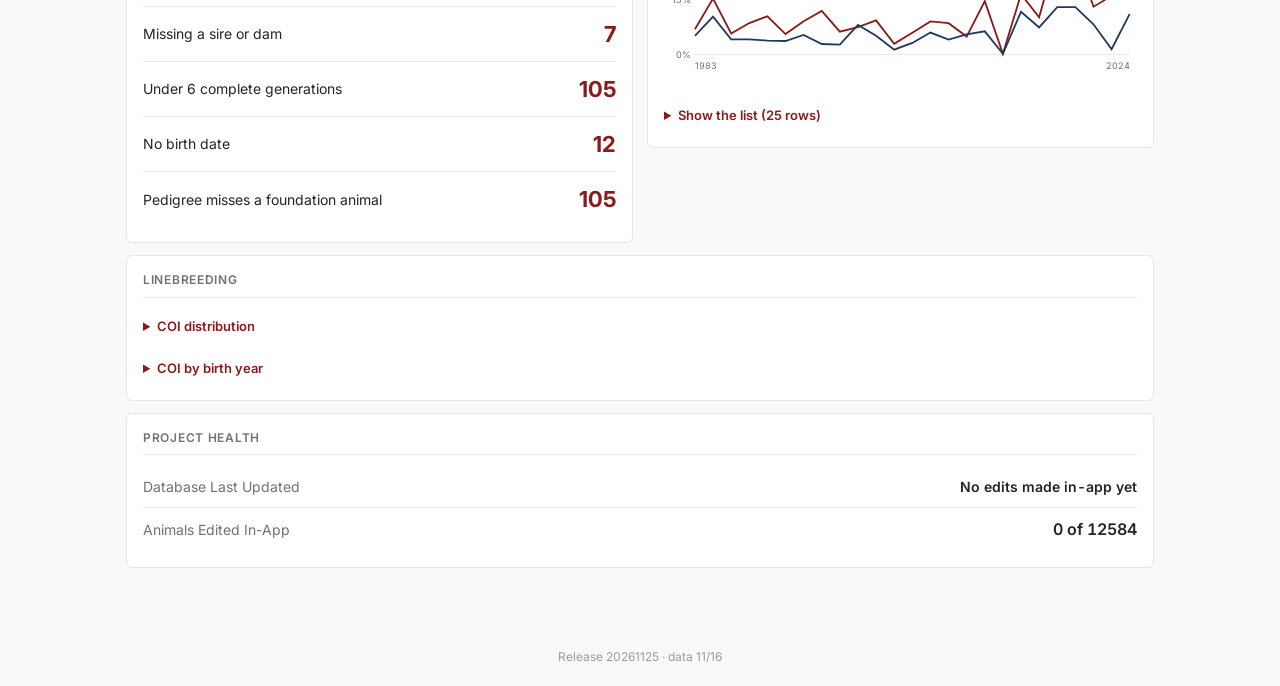
==== commit 3078eb65: "Cut startup memory ~60%: integer-keyed kinship cache (fixes iPhone Safari WebContent crash) The kins" ====
--- a/index.html
+++ b/index.html
@@ -47,7 +47,7 @@
 
 <script>
   // Bump this when data.json is regenerated so phones pick up the new copy.
-  window.__LINEBRED_DATA_VERSION = "20261124-guide2";
+  window.__LINEBRED_DATA_VERSION = "20261125-mem";
   window.addEventListener("error", function (e) {
     var b = document.getElementById("boot");
     if (b && !b.dataset.gone) {
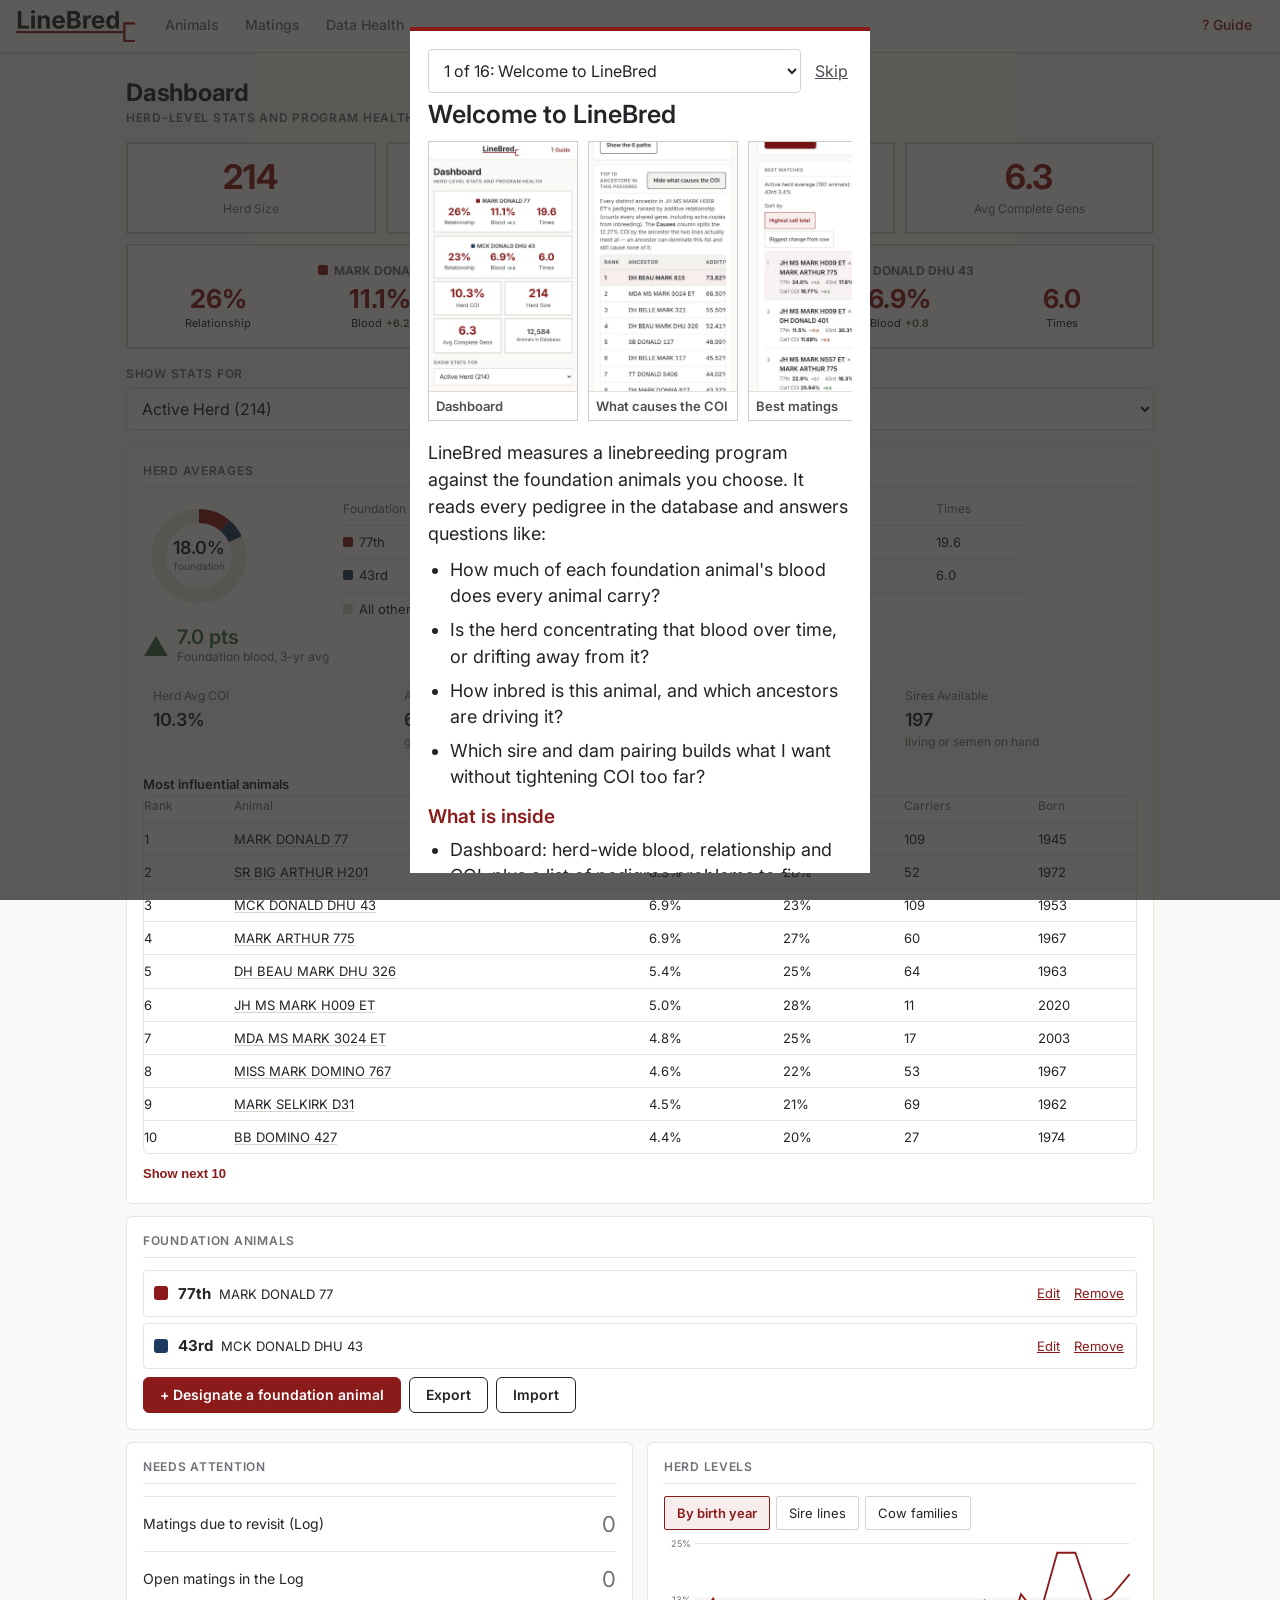
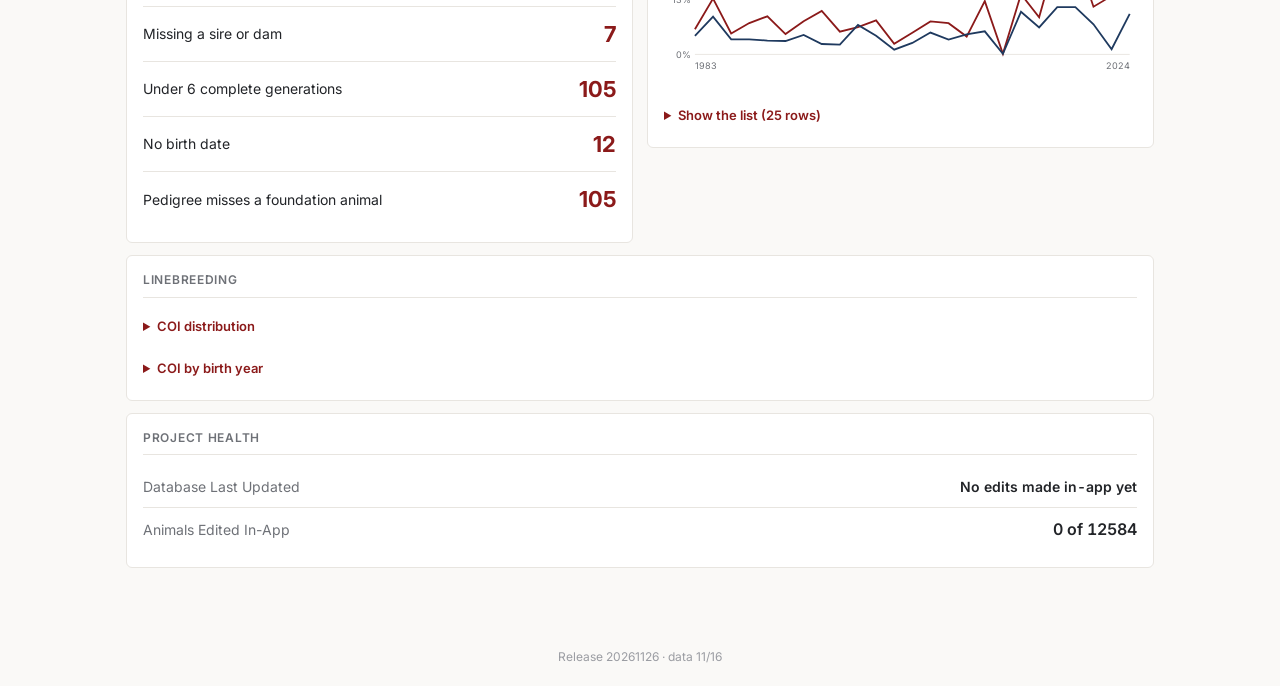
==== commit 3520e5a2: "Sharper header: pre-sized toolbar logo, no transform on Guide button, opaque status bar style Co-Aut" ====
--- a/index.html
+++ b/index.html
@@ -7,7 +7,7 @@
 <meta name="description" content="Hereford linebreeding analysis — COI, blood percentage and mating planning for the Mark Donald line.">
 <meta name="theme-color" content="#8B1A1A">
 <meta name="apple-mobile-web-app-capable" content="yes">
-<meta name="apple-mobile-web-app-status-bar-style" content="black-translucent">
+<meta name="apple-mobile-web-app-status-bar-style" content="default">
 <meta name="apple-mobile-web-app-title" content="LineBred">
 <link rel="preconnect" href="https://fonts.googleapis.com">
 <link rel="preconnect" href="https://fonts.gstatic.com" crossorigin>
@@ -47,7 +47,7 @@
 
 <script>
   // Bump this when data.json is regenerated so phones pick up the new copy.
-  window.__LINEBRED_DATA_VERSION = "20261125-mem";
+  window.__LINEBRED_DATA_VERSION = "20261126-sharp";
   window.addEventListener("error", function (e) {
     var b = document.getElementById("boot");
     if (b && !b.dataset.gone) {
